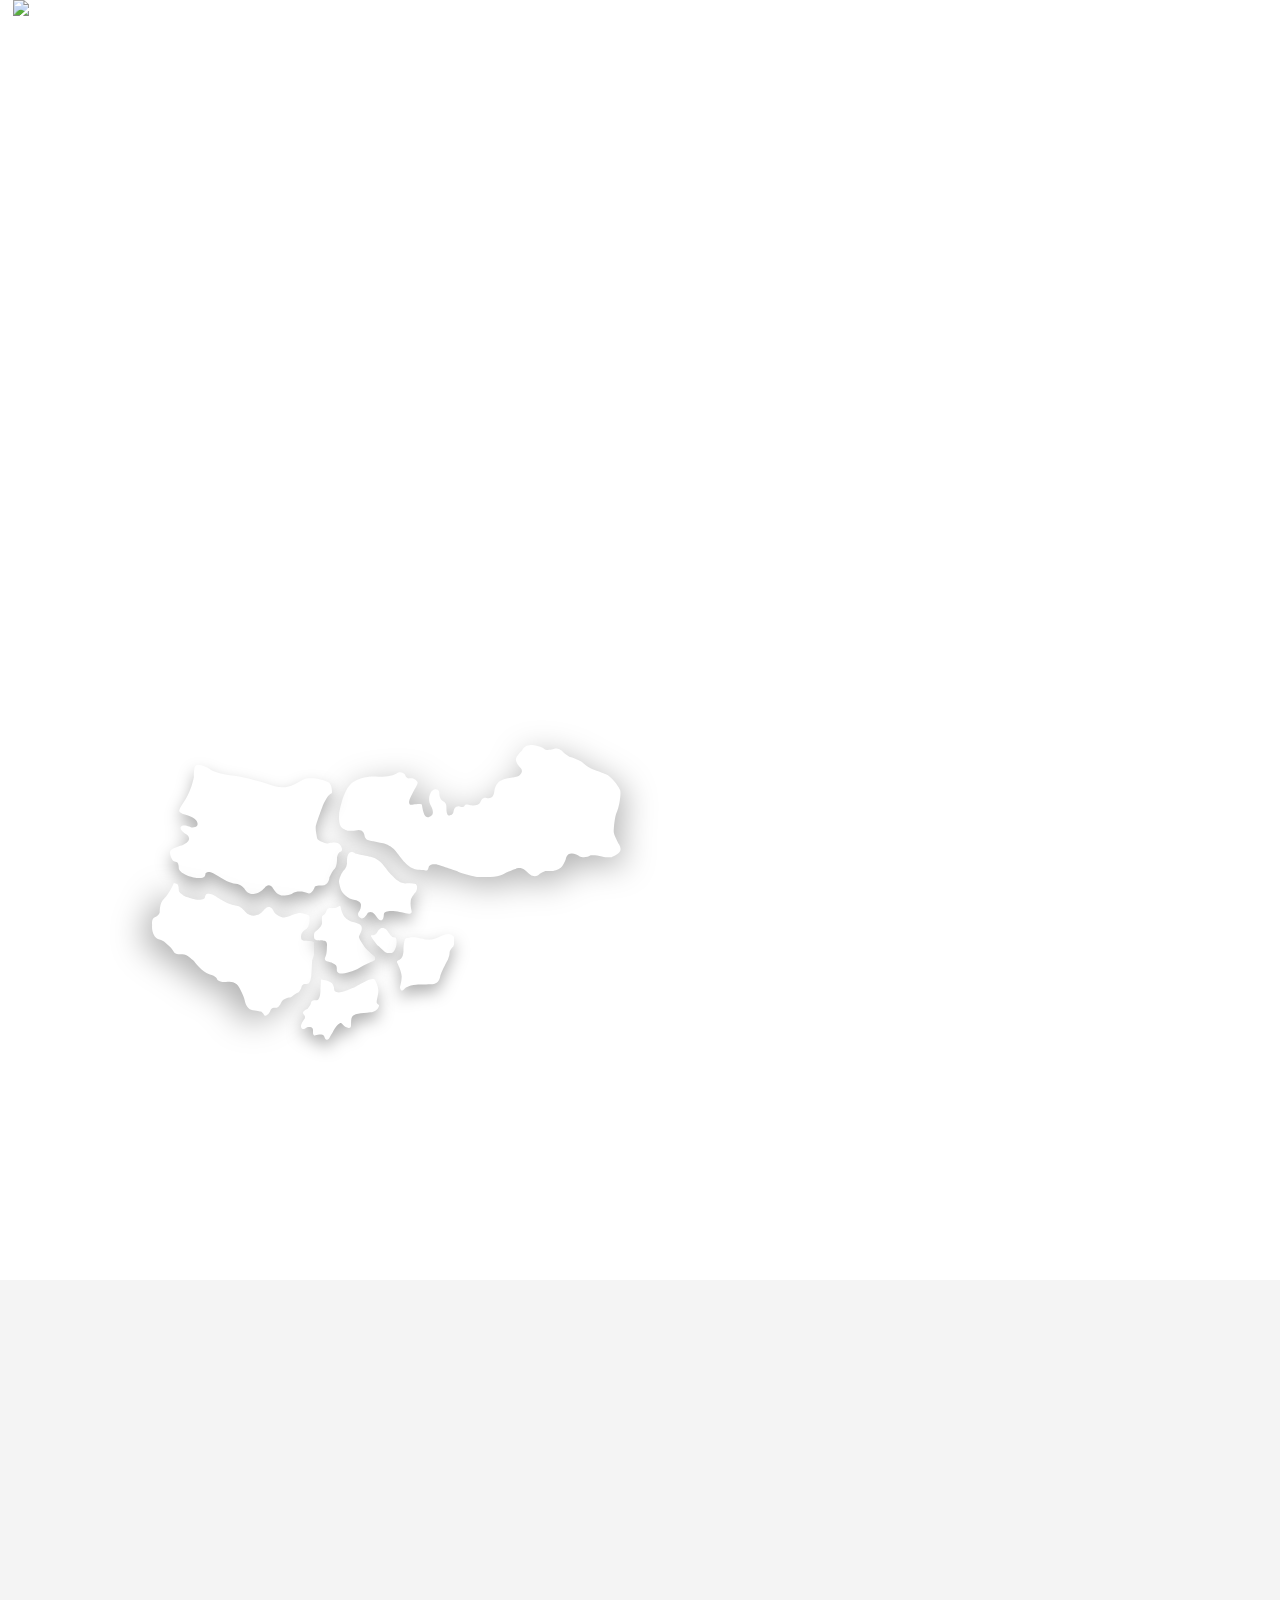
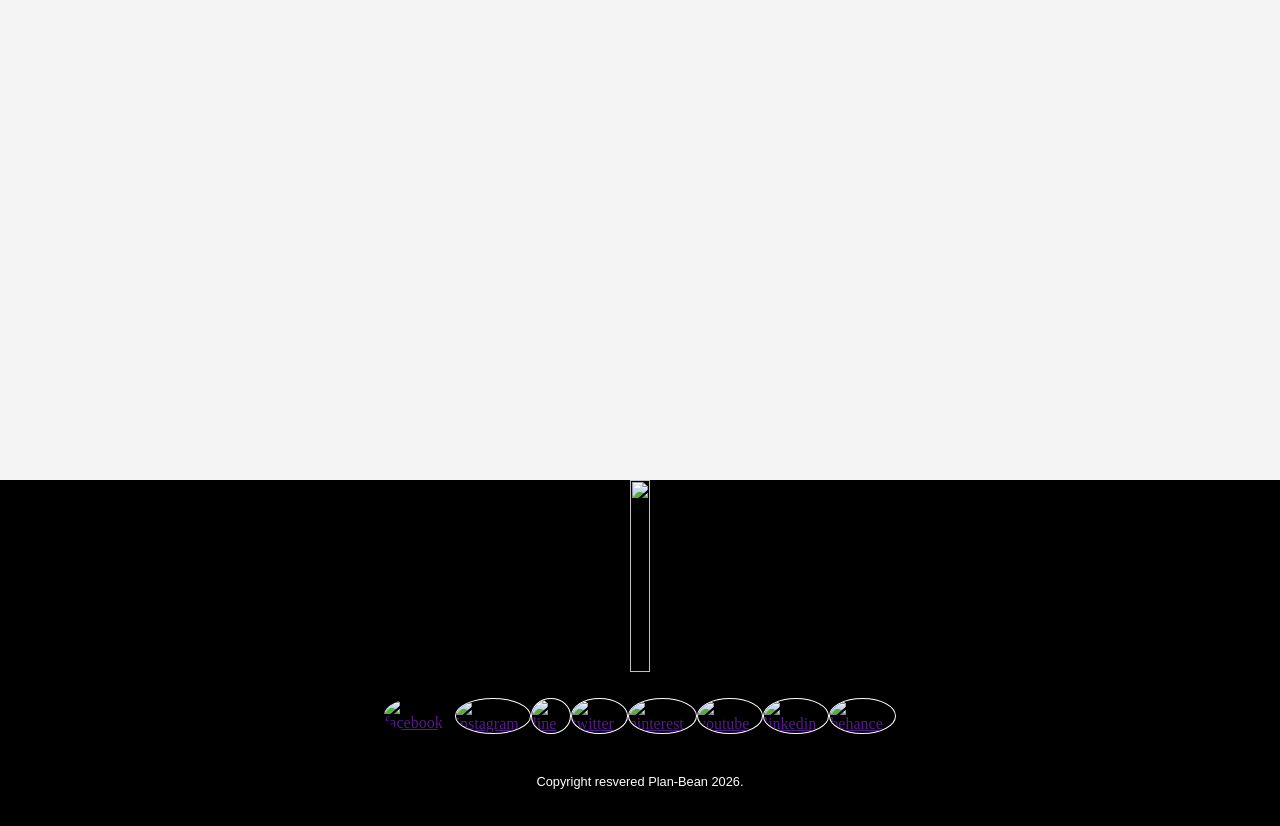
==== index.html @ 70f2b6cf "Add files via upload" ====
<!DOCTYPE html>
<html>
    <head>
        <meta name="viewport" content="width=device-width, initial-scale=1.0"> 
        <meta charset="utf-8" >
          <link rel="icon" href="logo/favicon.png">
          <meta name="keywords" content="">
          <meta name="description" content="">
          <link rel="stylesheet" type="text/css" href="plan bean.css">
          <title>Plan Bean 豆點計畫 </title>
    </head>    
    <body>
        
        <header class="header" id="main-header" >
        <a href="index.html" style="text-decoration: none;" class="logo">
             <img src="logo/plant bean for AI02.png">
        </a>
        <div class="btn">
            <a href="index.html" style="text-decoration: none;" class="listbtn" id="main-btn">
                首<div class="wordspace"></div>頁
            </a>
            <a href="product.html" style="text-decoration: none;" class="listbtng" id="main-btng">
                產<div class="wordspace"></div>品
            </a>
            <div class="listbtng" id="main-btngg">
                cafe
            </div>
            <div class="listbtng" id="main-btnggg">
                聯<div class="wordspace"></div>絡<div class="wordspace"></div>我<div class="wordspace"></div>們
            </div>
        </div>
  
        </header>


        <main >
            
            <div class="hero">
                <div style="width: 70%;"><img style="width: 40%;position: absolute;top: 15vw;left: 10vw;display: none;" src="photo/台中行政區圖_工作區域 1.png"></div>
                

            </div>
            <div class="second">
                <!--北屯區-->
                <div class="beitun" >
                    <svg  xmlns="http://www.w3.org/2000/svg" viewBox="0 0 173.194 81.339" >
                        <path style="cursor: pointer;"  d="M51.948,41.393s-.913-3.196-.913-4.566-7.001,0-7.001,0c0,0-2.384-.304,.406-5.631s4.16-7.204,3.856-8.219-2.131-2.943-4.667-2.486-3.044-2.283-3.044-2.283c0,0-2.08-2.993-5.428-.558s-14.459,1.776-14.459,1.776c0,0-9.03,.051-13.85,5.073C2.027,29.521,.124,42.23,.124,42.23c0,0-.913,7.458,2.207,9.056,3.12,1.598,3.272,1.522,5.555,1.522s4.09-1.084,5.841-.152,1.998,3.171,1.998,3.171c0,0,.127,2.359,2.993,2.968s8.092,1.725,9.081,1.826,4.921,2.105,6.468,3.932c1.547,1.826,5.251,6.773,5.809,7.204s3.729,4.515,8.396,4.997,5.302,.406,5.302,.406c0,0,.799,.342,1.37-2.017s4.604-1.75,4.604-1.75c0,0,10.502,3.196,13.812,4.68s11.948,3.234,11.948,3.234c0,0,11.605,.38,14.801-1.484s8.523-3.729,8.523-3.729c0,0,2.778-1.37,5.479,.723,2.702,2.093,2.587,2.702,4.718,3.653s3.805-.837,4.224-1.027,2.435-1.864,4.452-1.864,3.805,0,3.919-.038,3.006-.609,4.756-2.017,3.158-5.403,3.158-5.403c0,0,.419-3.615,3.805-3.348s4.68,1.864,4.68,1.864c0,0,.913,.495,2.549,.342s3.12-.38,3.653-.875,4.49-.342,7.534,.457,5.974,.419,5.974,.419c0,0,4.528-1.826,5.289-3.919s-1.256-4.642-1.256-4.642c0,0-2.74-5.175-2.778-6.849s.457-9.436,1.902-12.404c1.446-2.968,2.74-11.339,2.055-13.279s-3.653-6.43-7.686-9.474c0,0-4.224-1.826-8.447-3.234s-7.306-4.756-7.306-4.756c0,0-2.816-1.941-7.914-3.272,0,0-2.131-1.027-4.071-3.12-1.941-2.093-4.49-1.864-4.49-1.864,0,0-5.187,1.712-6.76,.241S118.84,.02,118.84,.02c0,0-4.439-.482-6.266,3.298,0,0-3.399,3.247-3.754,5.276-.355,2.029,2.41,5.2,2.74,5.378s2.461,2.613-.964,5.073c0,0-2.866,.812-3.881,.939,0,0-4.921,.482-7.711,2.232,0,0-2.917,1.725-3.526,6.646-.609,4.921-4.87,3.754-4.87,3.754,0,0-1.979-1.218-3.602,2.41-1.623,3.627-8.016,1.598-8.016,1.598,0,0-1.186-.501-1.852,.869s-3.215,.114-3.215,.114c0,0-2.987-.286-3.405,3.063s-3.044,2.626-3.044,2.626c0,0-1.503,.114-1.427-4.965,0,0,.361-2.587-2.055-3.748s-2.315-5.086-2.315-5.086c0,0,.013-2.486-2.397-2.334s-3.222,3.095-3.222,3.095c0,0-1.7,3.12,.457,7.153s.862,5.505,.862,5.505c0,0-3.729,4.312-5.428-1.522Z"/>
                            <text x="50%" y="70%" dominant-baseline="middle" text-anchor="middle" class="beitunword">
                                
                            </text>    
                     </svg>
                     
                </div>
                <!--西屯區-->
                <div class="xitun" style="cursor: pointer;" >
                    <svg  xmlns="http://www.w3.org/2000/svg" viewBox="0 0 103.743 78.734">
                        <path   d="M97.627,16.878s.503-4.997-2.389-6.595-11.111-3.501-14.992-1.446-9.36,6.24-17.046,3.957-16.894-5.251-23.363-6.088-13.14-2.004-15.727-4.135C21.523,.44,17.211-.473,15.689,.237s-1.268,7.001-1.268,7.001c0,0-1.573,8.219-5.124,13.546-3.551,5.327-3.551,6.107-3.551,6.107,0,0-1.484,1.883,3.748,3.177s6.678,3.805,6.678,3.805c0,0,2.283,4.236-3.247,3.78,0,0-4.997-2.384-6.342-.406s3.627,4.794,3.627,4.794c0,0,4.439,3.222-3.019,6.519,0,0-5.454,1.243-6.798,3.044s1.192,5.834,1.192,5.834c0,0,.66,.824,2.258,.996s1.484,4.166,1.484,4.166c0,0,.913,3.424,8.828,5.175s7.153-2.207,7.153-2.207c0,0,.989-2.683,6.05,.438,5.061,3.12,8.828,5.308,12.214,5.574s5.479,3.158,5.479,3.158c0,0,1.294,3.158,5.365,3.082s7.306-4.49,7.306-4.49c0,0,2.473-2.473,4.566,1.256,2.093,3.729,5.327,4.147,5.327,4.147,0,0,4.985-.19,6.43-1.446s6.392-1.522,8.828-.038,4.376-3.501,4.376-3.501c0,0-.355-1.218,4.16-1.091s4.693-4.667,4.693-4.667c0,0,1.725-4.059,3.222-5.378s1.395-6.367,1.395-6.367c0,0,.133-3.158,2.093-3.881s.514-4.1-1.427-5.208-6.544,.26-6.544,.26c0,0-5.917-1.26-6.174-3.341-.257-2.08-.981-4.572-.781-6.653,.201-2.08,3.929-11.922,3.929-11.922,0,0,2.571-7.357,5.813-8.625Z"/>
                            <text x="50%" y="50%" dominant-baseline="middle" text-anchor="middle" class="xitunword">
                                
                            </text>    
                    </svg>
                </div>
                <!--南屯區-->
                <div class="nantun" style="cursor: pointer;">
                    <svg  xmlns="http://www.w3.org/2000/svg" viewBox="0 0 98.093 80.144">
                         <path  d="M13.22,0s-.173,.407-.48,1.063-.749,1.558-1.287,2.549-1.173,2.07-1.865,3.077-1.443,1.943-2.214,2.646-1.325,1.579-1.722,2.496-.639,1.875-.784,2.746-.194,1.653-.206,2.218,.011,.912,.011,.912c0,0-.052,.143-.165,.368s-.285,.533-.525,.864-.548,.684-.932,.999-.842,.594-1.385,.775-.913,.561-1.165,1.03-.383,1.027-.448,1.562-.061,1.048-.041,1.426,.055,.624,.055,.624c0,0-.052,.457-.049,1.165s.063,1.668,.287,2.674,.611,2.058,1.271,2.952,1.592,1.628,2.905,1.999,2.533,1.049,3.624,1.857,2.055,1.746,2.854,2.638,1.434,1.737,1.869,2.36,.671,1.022,.671,1.022c0,0,.075,.085,.239,.206s.416,.279,.769,.425,.809,.28,1.378,.354,1.254,.087,2.065-.008,1.693,.132,2.559,.525,1.715,.954,2.464,1.526,1.395,1.157,1.855,1.598,.732,.739,.732,.739c0,0,.282,.4,.775,1.018s1.197,1.455,2.04,2.331,1.826,1.788,2.878,2.559c1.051,.771,2.17,1.398,3.287,1.703s1.975,.66,2.637,1.021,1.124,.729,1.447,1.059,.507,.621,.61,.831,.125,.336,.125,.336c0,0,.067,.13,.248,.314s.478,.422,.938,.637,1.083,.409,1.918,.504,1.881,.092,3.187-.086,2.4-.041,3.306,.263,1.624,.777,2.179,1.271,.946,1.011,1.199,1.405,.367,.663,.367,.663c0,0,.165,.298,.421,.787s.603,1.169,.968,1.933,.747,1.612,1.073,2.438,.595,1.627,.735,2.3,.317,1.363,.556,2.029,.541,1.304,.927,1.872,.859,1.064,1.441,1.444,1.273,.643,2.097,.744,1.541,.206,2.152,.306,1.117,.195,1.52,.277,.702,.152,.901,.201,.297,.078,.297,.078c0,0,.08,.036,.209,.114s.306,.196,.501,.361,.406,.375,.604,.635,.381,.572,.519,.938,.417,.503,.767,.469,.77-.239,1.19-.557,.839-.747,1.186-1.231,.623-1.021,.757-1.554,.421-.892,.778-1.131,.782-.358,1.191-.41,.801-.038,1.092-.011,.478,.068,.478,.068c0,0,.081,.012,.225-.02s.353-.106,.607-.28,.555-.446,.885-.872,.689-1.007,1.06-1.796,.894-1.386,1.47-1.838,1.205-.757,1.788-.964,1.119-.315,1.51-.372,.636-.061,.636-.061c0,0,.074-.019,.2-.064s.304-.115,.514-.217,.449-.237,.699-.41,.509-.385,.756-.641,.545-.488,.851-.689,.623-.374,.908-.514,.54-.249,.723-.322,.295-.111,.295-.111c0,0,.107-.095,.273-.269s.391-.427,.626-.744,.482-.696,.69-1.122,.38-.9,.466-1.404,.328-.861,.644-1.112,.705-.398,1.083-.481,.746-.103,1.018-.103,.451,.022,.451,.022c0,0,.147,.01,.374-.065s.532-.234,.848-.572,.643-.854,.913-1.642,.481-1.849,.567-3.276,.159-2.683,.222-3.763,.114-1.987,.154-2.715,.07-1.277,.09-1.644,.029-.553,.029-.553c0,0,.098-.232,.244-.626s.338-.95,.527-1.596,.373-1.384,.503-2.142,.204-1.536,.172-2.263-.01-1.376,.002-1.945,.013-1.059-.059-1.47-.22-.74-.507-.99-.711-.42-1.339-.508-1.297-.119-1.954-.142-1.302-.04-1.883-.102-1.096-.169-1.493-.373-.676-.505-.784-.956-.162-.929-.142-1.417,.113-.984,.3-1.469,.468-.959,.862-1.402,.901-.855,1.542-1.217,1.111-.934,1.457-1.589,.567-1.393,.708-2.086,.202-1.34,.228-1.815,.016-.776,.016-.776c0,0,.015-.121,.022-.308s.008-.442-.02-.708-.085-.546-.192-.784-.265-.434-.494-.535-.588-.256-1.033-.426-.976-.352-1.55-.508-1.19-.285-1.806-.346-1.231-.055-1.803,.061-1.325,.367-2.168,.669-1.777,.655-2.708,.973-1.862,.602-2.698,.765-1.58,.207-2.138,.045-1.11-.368-1.637-.615-1.029-.537-1.486-.866-.871-.697-1.222-1.103-.638-.849-.844-1.326-.468-.9-.77-1.251-.642-.628-1.002-.815-.742-.285-1.125-.275-.769,.128-1.138,.371-.709,.537-1.04,.858-.652,.669-.986,1.019-.678,.702-1.055,1.031-.786,.636-1.247,.895-1.015,.535-1.641,.746-1.323,.357-2.072,.356-1.55-.147-2.383-.521-1.697-.976-2.572-1.887-1.509-1.556-2.022-2.024-.906-.76-1.3-.964-.791-.321-1.31-.439-1.163-.239-2.051-.45-1.778-.498-2.641-.826-1.698-.698-2.476-1.074-1.501-.759-2.137-1.114-1.188-.682-1.624-.947-.94-.59-1.478-.928-1.111-.689-1.685-1.004-1.151-.595-1.697-.791-1.061-.308-1.513-.289-.818,.098-1.115,.224-.524,.299-.698,.507-.297,.451-.383,.717-.137,.555-.169,.855-.24,.555-.577,.762-.804,.365-1.352,.47-1.18,.157-1.846,.151-1.368-.069-2.058-.195-1.313-.263-1.881-.407-1.079-.294-1.545-.446-.888-.305-1.276-.455-.742-.296-1.073-.433-.751-.348-1.196-.611-.915-.576-1.347-.919-.824-.716-1.115-1.096-.478-.767-.499-1.139-.047-.752-.08-1.118-.075-.719-.128-1.04-.118-.607-.199-.842-.177-.416-.293-.524-.307-.217-.529-.321-.477-.202-.721-.288-.477-.162-.657-.219-.307-.097-.337-.113Z"/>
                         <text x="50%" y="50%" dominant-baseline="middle" text-anchor="middle" class="nantunword">
                                
                        </text>  
                        </svg>
                </div>
                <!--南屯區-->
                <div class="bei" style="cursor: pointer;">
                    <svg  xmlns="http://www.w3.org/2000/svg" viewBox="0 0 412.807 361.1">
                    <path d="M88.841,9.447S70.738-5.135,61.445,1.934c0,0-21.031,1.684-19.334,58.627,0,0-1.066,24.651-18.838,38.849,0,0-16.81,22.647-23.242,53.159,0,0-1.239,12.981,12.179,51.504,0,0,16.664,35.06,59.083,47.18,0,0,39.389,2.813,44.583,24.889,0,0,3.03,25.105-12.985,44.15,0,0-11.254,21.642,16.881,30.732,0,0,12.552,3.896,32.03-29.001,0,0,19.045-16.881,38.956,9.523,0,0,17.747,25.105,24.672,28.135,6.926,3.03,19.911,4.328,21.642-29.866,1.731-34.195,106.912-8.224,106.912-8.224,0,0,45.881,16.881,39.822-9.955-6.06-26.836-6.06-39.822-4.328-55.837,1.731-16.015,26.403-43.717,26.403-43.717,0,0,15.582-25.971,0-42.419,0,0-18.01-7.397-45.364-4.348,0,0-25.211,7.08-62.208-23.07,0,0-33.202-30.873-42.675-45.553,0,0-29.246-40.697-45.017-50.5,0,0-21.907-16.197-44.646-20.603,0,0-53.896-10.9-58.465-11.87-4.569-.969-18.665-4.271-18.665-4.271Z"/>
                    <text x="50%" y="60%" dominant-baseline="middle" text-anchor="middle" class="beiword">
                                
                    </text>  
                    </svg>
                </div>
                <!--西區-->
                <div class="xi" style="cursor: pointer;">
                    <svg  xmlns="http://www.w3.org/2000/svg" viewBox="0 0 423.371 465.599">
                    <path d="M399.433,382.77s44.953-11.238,11.654-40.79c0,0-58.688-49.947-65.764-64.931,0,0-36.447-49.116-35.809-64.932,.638-15.816,31.022-43.166,15.726-76.109,0,0-7.184-17.612-71.073-29.855,0,0-36.675-14.433-52.363-44.347,0,0-14.741-33.012-16.151-43.43l-3.13-13.69s-2.624-11.001-16.269,.714c-13.644,11.715-46.553,9.617-46.553,9.617,0,0-26.232-5.828-34.33,19.779-8.099,25.607-24.998,31.096-26.539,31.698s-7.152,5.908-3.513,37.577-17.793,48.533-27.368,58.727C18.377,172.991,1.156,174.455,.089,202.13c-1.067,27.676,7.54,30.08,19.886,33.768,12.345,3.689,43.537,.704,50.625,3.965,0,0,24.133,.348,18.421,38.433,0,0,.719,51.937-9.365,69.256-10.084,17.319-5.713,31.055,22.382,36.882,28.095,5.827,47.242,22.268,47.242,22.268,0,0,9.157,6.66,7.908,25.182-1.249,18.522,5.411,33.714,29.76,33.714s86.992-16.857,124.66-39.125c37.669-22.268,87.824-43.704,87.824-43.704Z"/>
                     <text x="50%" y="60%" dominant-baseline="middle" text-anchor="middle" class="xiword">
                                
                    </text> 
                    </svg>
                </div>
                <!--中區-->
                <div class="mid" style="cursor: pointer;">
                    <svg  xmlns="http://www.w3.org/2000/svg" viewBox="0 0 306.491 304.621">
                    <path d="M259.3,293.882s6.932-5.546,15.483-16.828c15.303-20.193,35.791-58.763,30.998-116.805,0,0-2.213-31.817-6.64-37.904-4.427-6.087-12.606-9.279-33.694-10.865-21.088-1.586-70.954-79.637-70.954-79.637,0,0-37.521-47.828-80.01-26.251,0,0-24.357,13.336-39.649,45.816-15.291,32.48-49.322,36.353-56.516,36.906-7.193,.553-25.922,.564-14.95,17.541,10.972,16.977,65.962,99.985,86.868,110.805,0,0,66.731,63.672,77.642,70.239,10.911,6.567,54.902,31.883,91.423,6.982Z"/>
                    <text x="50%" y="60%" dominant-baseline="middle" text-anchor="middle" class="xiword">
                                
                    </text> 
                    </svg>
                </div>
                <!--南區-->
                <div class="nan" style="cursor: pointer;">
                    <svg  xmlns="http://www.w3.org/2000/svg" viewBox="0 0 601.774 467.717">
                    <path  d="M601.774,200.106s.04,2.921-.971,7.462c-1.01,4.541-3.071,10.704-7.271,17.187-4.2,6.483-10.54,13.287-20.109,19.112-9.569,5.825-22.368,10.672-39.486,13.239-17.118,2.568-34.1,3.988-50.099,5.364-15.999,1.376-31.017,2.709-44.205,5.101-13.189,2.393-24.549,5.845-33.234,11.462-8.685,5.617-14.696,13.398-17.186,24.447-2.49,11.049-3.219,21.524-3.431,30.934-.212,9.41,.095,17.755-.323,24.544-.418,6.789-1.561,12.021-4.671,15.207s-8.187,4.323-16.474,2.923c0,0-1.313-.117-3.676-.744-2.363-.627-5.777-1.765-9.979-3.808-4.202-2.042-9.191-4.989-14.706-9.235-5.515-4.245-11.555-9.789-17.857-17.026-6.303-7.236-13.743-7.471-21.359-3.753-7.616,3.718-15.406,11.389-22.409,19.965-7.003,8.576-13.218,18.056-17.682,25.392s-7.178,12.529-7.178,12.529c0,0-2.042,3.736-5.186,9.384-3.144,5.648-7.389,13.208-11.795,20.855-4.406,7.647-8.972,15.382-12.758,21.381-3.786,5.998-6.791,10.26-8.075,10.96-1.284,.7-3.326,2.013-5.814,3.078-2.487,1.065-5.42,1.882-8.484,1.59-3.064-.292-6.259-1.692-9.271-5.062-3.013-3.37-5.843-8.71-8.177-16.88-2.334-8.17-7.907-12.984-14.954-15.61-7.047-2.626-15.567-3.064-23.795-2.48-8.228,.584-16.165,2.188-22.044,3.647-5.879,1.459-9.702,2.772-9.702,2.772,0,0-1.284,.639-3.151,.913s-4.318,.181-6.653-1.282c-2.334-1.463-4.552-4.297-5.952-9.506-1.401-5.209-1.984-12.794-1.05-23.76,.934-10.966-1.546-18.227-5.792-22.951-4.245-4.724-10.256-6.91-16.384-7.726-6.127-.816-12.372-.261-17.084,.498-4.712,.759-7.893,1.722-7.893,1.722,0,0-1.926,1.809-5.004,4.129-3.078,2.32-7.309,5.15-11.919,7.192-4.61,2.042-9.6,3.297-14.195,2.466-4.596-.832-8.797-3.749-11.832-10.052-3.035-6.303-3.064-13.655-1.401-21.14,1.663-7.484,5.019-15.1,8.753-21.928,3.735-6.828,7.849-12.868,11.029-17.201,3.18-4.333,5.427-6.959,5.427-6.959,0,0,.846-1.05,1.802-2.947,.956-1.897,2.021-4.639,2.458-8.024,.438-3.385,.248-7.411-1.306-11.876-1.554-4.464-4.472-9.366-9.49-14.502s-5.544-10.358-3.509-15.304,6.631-9.614,11.854-13.641c5.223-4.027,11.073-7.411,15.618-9.789s7.783-3.749,7.783-3.749c0,0,1.286-1.612,3.268-4.217,1.981-2.605,4.658-6.202,7.439-10.172,2.781-3.97,5.665-8.312,8.063-12.407,2.398-4.095,4.308-7.943,5.141-10.924,.833-2.981,1.476-6.316,2.549-9.59,1.073-3.274,2.576-6.488,5.127-9.226,2.551-2.739,6.151-5.003,11.418-6.378,5.267-1.375,12.201-1.861,21.421-1.044,9.22,.817,15.972-4.201,20.912-12.188,4.941-7.987,8.07-18.942,10.048-29.999,1.977-11.057,2.802-22.217,3.132-30.612s.166-14.026,.166-14.026c0,0,.199-3.443,.501-8.689,.303-5.245,.709-12.293,1.125-19.501,.415-7.208,.84-14.578,1.178-20.466,.338-5.889,.591-10.297,.662-11.583,.071-1.286-.326-3.26-.361-5.275-.035-2.015,.292-4.071,1.812-5.522s4.233-2.297,8.97-1.893,11.497,2.06,21.112,5.612c0,0,2.871,.311,7.426,1.25,4.555,.939,10.795,2.506,17.533,5.017,6.738,2.511,13.973,5.968,20.52,10.685,6.547,4.718,12.405,10.697,16.388,18.255,3.983,7.558,5.774,14.306,6.771,20.315,.997,6.009,1.199,11.28,2.005,15.883,.806,4.603,2.216,8.539,5.627,11.878,3.411,3.339,8.824,6.082,17.636,8.299,8.812,2.218,21.066,1.209,34.797-1.723,13.731-2.932,28.938-7.786,43.655-13.259,14.717-5.473,28.945-11.566,40.717-16.973,11.772-5.408,21.087-10.131,25.981-12.865,4.893-2.735,12.058-6.803,20.567-11.512,8.509-4.709,18.362-10.058,28.63-15.355,10.269-5.297,20.953-10.541,31.126-15.041,10.173-4.499,19.834-8.253,28.055-10.568,8.221-2.315,14.482-3.815,19.393-4.457,4.91-.642,8.47-.427,11.288,.688,2.818,1.115,4.895,3.129,6.839,6.085,1.945,2.956,3.757,6.853,6.047,11.733,2.29,4.88,4.882,10.746,7.42,17.302,2.538,6.557,5.021,13.804,7.092,21.449s3.73,15.686,4.619,23.831c.889,8.145,1.009,16.393,.002,24.45-1.007,8.057-2.539,16.341-4.174,24.417-1.635,8.076-3.374,15.946-4.796,23.175-1.422,7.229-2.527,13.817-2.895,19.331-.368,5.514,0,9.954,1.527,12.886,1.526,2.932,3.338,5.298,5.196,7.198,1.858,1.9,3.763,3.333,5.478,4.4s3.238,1.767,4.333,2.201c1.095,.434,1.761,.601,1.761,.601Z"/>
                    <text x="50%" y="60%" dominant-baseline="middle" text-anchor="middle" class="nanword">
                                
                    </text> 
                    </svg>
                </div>
                <!--東區-->
                <div class="tun" style="cursor: pointer;">
                    <svg xmlns="http://www.w3.org/2000/svg" viewBox="0 0 452.985 444.119">
                    <path  d="M2.168,227.249s35.725,66.985,34.449,109.089c-1.276,42.105-13.397,81.657-13.397,81.657,0,0,5.104,47.846,33.811,14.035,28.708-33.811,124.4-34.449,124.4-34.449,0,0,88.037-1.276,107.813-4.466,19.776-3.19,43.38-22.36,50.398-57.431,7.017-35.071,61.243-135.229,61.243-135.229,0,0,12.759-31.897,12.759-52.95s29.984-51.036,29.984-51.036c0,0,21.052-58.691,0-77.83-21.052-19.138-36.363-29.984-100.158,0s-71.931,27.601-117.782,25.603c0,0-85.705-24.099-120.161-17.032-34.456,7.067-41.031-.9-48.75,36.731-7.72,37.631-4.396,53.801-5.879,71.682-1.483,17.881-3.368,40.406-18.274,57.523-14.906,17.117-40.18,14.055-30.456,34.102Z"/>
                    <text x="50%" y="60%" dominant-baseline="middle" text-anchor="middle" class="tunword">
                                
                    </text> 
                    </svg>
                </div>
              
                <div class="sticky-note">
                <h3>豆點計劃 Memo</h3>
                <p>收集台中在地烘豆商的瑕疵豆，轉化為環保生活用品。記得聯絡新的合作廠商！</p>
                </div>

                <div class="note" id="mycontainer">
                    <img src="photo/01.png" style="box-shadow: none !important">
                </div>

                <div class="note2" id="mycontainer2">
                    <img src="photo/02.png" style="box-shadow: none !important">
                </div>

                <div class="note3" id="mycontainer3">
                    <img src="photo/03.png" style="box-shadow: none !important">
                </div>
                
                
                
            </div>
            <div class="project-bean-section">
                
            </div>
           
            
        </main>
        <footer class="footer">
            <div class="footerdiv"><img src="photo/F.png"></div>
            <div class="footericon">
                <div class="footericondiv">
                    <a href=""><img src="footer icon/01-1.png" onmouseover="footera(this)" onmouseout="footeraa(this)" id="bta" style="border: none;" alt="facebook"></a>
                    <a href=""><img src="footer icon/02-1.png" onmouseover="footerb(this)" onmouseout="footerbb(this)" id="btb" alt="instagram"></a>
                    <a href=""><img src="footer icon/03-1.png" onmouseover="footerc(this)" onmouseout="footercc(this)" id="btc" alt="line"></a>
                    <a href=""><img src="footer icon/04-1.png" onmouseover="footerd(this)" onmouseout="footerdd(this)" id="btd" alt="twitter"></a>
                    <a href=""><img src="footer icon/05-1.png" onmouseover="footere(this)" onmouseout="footeree(this)" id="bte" alt="pinterest"></a>
                    <a href=""><img src="footer icon/06-1.png" onmouseover="footerf(this)" onmouseout="footerff(this)" id="btf" alt="youtube"></a>
                    <a href=""><img src="footer icon/07-1.png" onmouseover="footerg(this)" onmouseout="footergg(this)" id="btg" alt="linkedin"></a>
                    <a href=""><img src="footer icon/08-1.png" onmouseover="footerh(this)" onmouseout="footerhh(this)" id="bth" alt="behance"></a>
                </div>
                
            </div>
            <div class="footerword">Copyright resvered Plan-Bean 2026.</div>
        </footer>
        <script>
            window.addEventListener('scroll', function() {
             const header = document.getElementById('main-header');
  
            // 設定捲動超過 50 像素後變色
            if (window.scrollY > 50) {
                header.classList.add('scrolled');
            } else {
                header.classList.remove('scrolled');
            }
            });


             window.addEventListener('scroll', function() {
             const header = document.getElementById('main-btn');
  
            // 設定捲動超過 50 像素後變色
            if (window.scrollY > 50) {
                header.classList.add('scrolled');
            } else {
                header.classList.remove('scrolled');
            }
            });

            window.addEventListener('scroll', function() {
             const header = document.getElementById('main-btng');
  
            // 設定捲動超過 50 像素後變色
            if (window.scrollY > 50) {
                header.classList.add('scrolled');
            } else {
                header.classList.remove('scrolled');
            }
            });

            window.addEventListener('scroll', function() {
             const header = document.getElementById('main-btngg');
  
            // 設定捲動超過 50 像素後變色
            if (window.scrollY > 50) {
                header.classList.add('scrolled');
            } else {
                header.classList.remove('scrolled');
            }
            });

            window.addEventListener('scroll', function() {
             const header = document.getElementById('main-btnggg');
  
            // 設定捲動超過 50 像素後變色
            if (window.scrollY > 50) {
                header.classList.add('scrolled');
            } else {
                header.classList.remove('scrolled');
            }
            });

/*北屯便利貼*/
const beitunBtn = document.querySelector('.beitun');
const container = document.getElementById('mycontainer');

beitunBtn.addEventListener('mouseenter', function() {
  container.classList.add('active');
});

beitunBtn.addEventListener('mouseleave', function() {
  container.classList.remove('active');
});

/*北區便利貼*/
const beiBtn = document.querySelector('.bei');
const container2 = document.getElementById('mycontainer2');

beiBtn.addEventListener('mouseenter', function() {
  container2.classList.add('active');
});

beiBtn.addEventListener('mouseleave', function() {
  container2.classList.remove('active');
});

/*中區便利貼*/
const midBtn = document.querySelector('.mid');
const container3 = document.getElementById('mycontainer3');

midBtn.addEventListener('mouseenter', function() {
  container3.classList.add('active');
});

midBtn.addEventListener('mouseleave', function() {
  container3.classList.remove('active');
});




 
/*footer icon*/
function footera(){
    document.getElementById("bta").src="footer icon/01.png"
}
function footeraa(){
    document.getElementById("bta").src="footer icon/01-1.png"
}
function footerb(){
    document.getElementById("btb").src="footer icon/02.jpg"
}
function footerbb(){
    document.getElementById("btb").src="footer icon/02-1.png"
}
function footerc(){
    document.getElementById("btc").src="footer icon/03.png"
}
function footercc(){
    document.getElementById("btc").src="footer icon/03-1.png"
}
function footerd(){
    document.getElementById("btd").src="footer icon/04.png"
}
function footerdd(){
    document.getElementById("btd").src="footer icon/04-1.png"
}
function footere(){
    document.getElementById("bte").src="footer icon/05.png"
}
function footeree(){
    document.getElementById("bte").src="footer icon/05-1.png"
}
function footerf(){
    document.getElementById("btf").src="footer icon/06.png"
}
function footerff(){
    document.getElementById("btf").src="footer icon/06-1.png"
}
function footerg(){
    document.getElementById("btg").src="footer icon/07.png"
}
function footergg(){
    document.getElementById("btg").src="footer icon/07-1.png"
}
function footerh(){
    document.getElementById("bth").src="footer icon/08.png"
}
function footerhh(){
    document.getElementById("bth").src="footer icon/08-1.png"
}

            
        </script>
    </body>
</html>
---- plan bean.css ----
*{
    margin: 0;
    padding: 0;
}
.fade-in {
    opacity: 0;
    transform: translateY(10vw);
    transition: opacity 0.6s ease-out, transform 0.6s ease-out;
  }
  
  .fade-in.visible {
    opacity: 1;
    transform: translateY(0);
  }
  
  .content-block {
    background: #ffffff;
    border-radius: 8px;
  }



.topspace{
    height:10vw ;
}
 

 .logo{
  height: 100%;
  display: flex;
 }
 .logo img{
  height: 90%;
  margin: 0 0 0 1vw;
 }



  header {
    height: 8vw;
        width: 100%;
  position: fixed;
  display: flex;
  z-index: 1000;
  justify-content: space-between;
  align-items: center;
  background-color: transparent;
  transition: all 0.4s ease-in-out;
}


/* JavaScript  .scrolled active*/
header.scrolled {
  background-color: white;
  padding-top: 1vh; 
  box-shadow: 0 2px 10px rgba(0, 0, 0, 0.1);
}

.hero {
  height: 50vw; 
  width: 100%;
  background:linear-gradient(
    rgba(0, 0, 0, 0.0), 
    rgba(0, 0, 0, 0.0)
  ), url('photo/14-1.png');
  background-size: 100% ; 
  background-repeat: no-repeat;
  display: flex;
  flex-direction: column;
  justify-content: center;
  align-items: center;
}

.btn{
  display: flex;
  margin-right: 2vw;
}

.listbtn{
  width: 6.5vw;
  height: 3vw;
  display: flex;
  justify-content: center;
  align-items: center;
  border-style: solid;
  border-width: 0.15vw;
  border-color: white;
  color: white;
  font-size: 1vw;
  margin: 1vw;
  cursor: pointer;
  transition: all 0.4s ease-in-out;
 
}
.listbtn:hover{
  background-color: #ffffff;
  color: black;
}

.listbtn.scrolled{
  color: rgb(0, 0, 0);
  border-color: rgb(0, 0, 0);
}
.listbtn.scrolled:hover{
  color: #ffffff;
  background-color: #000000;
}

.listbtng{
  width: 7vw;
  height: 3vw;
  color: white;
  font-size:1vw ;
  margin: 1vw;
  display: flex;
  justify-content: center;
  align-items: center;
  cursor: pointer;
  transition: all 0.4s ease-in-out;
  font-family:Georgia, 'Times New Roman', Times, serif;
  border-color: rgba(0, 0, 0, 0);
  border-style: solid;
  border-width: 0.1vw;
}
.listbtng:hover{
  background-color: #ffffff;
  color: black;
}

.listbtng.scrolled{
  color: rgb(0, 0, 0);
  border-color: rgb(0, 0, 0);
  border-style: solid;
  border-width: 0.1vw;
}
.listbtng.scrolled:hover{
  color: #ffffff;
  background-color: #000000;
}



.wordspace{
  width: 0.2vw;
}





/*北屯區*/
.beitun{
  position: absolute;
  top: 58.2vw;
  left: 26.5vw;
  width:22vw ;
  fill:rgb(255, 255, 255);
  transition: all 0.4s ease-in-out;
  filter: drop-shadow(5px 8px 16px rgba(0, 0, 0, 0.3));
  }
  .beitun:hover{
    fill: black;
  }
 

  .beitunword{
    font-size: 1vw;
    fill: #000000 !important;
  transition: all 0.4s ease-in-out;

  }
  .beitunword:hover{
    font-size: 1.2vw;
     fill: #ffffff;
  }
  

  /*西屯區*/
.xitun{
  position: absolute;
  top: 59.8vw;
  left: 13.3vw;
  width:13.44vw ;
  fill:rgb(255, 255, 255);
  transition: all 0.4s ease-in-out;
  filter: drop-shadow(0px 8px 8px rgba(0, 0, 0, 0.3));
    
  }
  .xitun:hover{
    fill: black;
  }
  .xitunword{
    font-size: 1vw;
    fill:brown
  }

   /*南屯區*/
.nantun{
  position: absolute;
  top: 69vw;
  left: 11.85vw;
  width:12.7vw ;
  fill:rgb(255, 255, 255);
  transition: all 0.4s ease-in-out;
  filter: drop-shadow(-10px 8px 16px rgba(0, 0, 0, 0.3));
  }
  .nantun:hover{
    fill: black;
  }
  .nantunword{
    font-size: 1vw;
    fill:brown
  }

  /*北區*/
.bei{
  position: absolute;
  top: 66.6vw;
  left: 26.5vw;
  width:6.1vw ;
  fill:rgb(255, 255, 255);
  transition: all 0.4s ease-in-out;
  filter: drop-shadow(0px 8px 8px rgba(0, 0, 0, 0.3));
  }
  .bei:hover{
    fill: black;
  }
  .beiword{
    font-size: 5vw;
    fill:brown
  }

  /*西區*/
.xi{
  position: absolute;
  top: 70.8vw;
  left: 24.5vw;
  width:4.8vw ;
  fill:rgb(255, 255, 255);
  transition: all 0.4s ease-in-out;
  filter: drop-shadow(0px 8px 8px rgba(0, 0, 0, 0.3));
  }
  .xi:hover{
    fill: black;
  }
  .xiword{
    font-size: 5vw;
    fill:brown
  }

  /*中區*/
.mid{
  position: absolute;
  top: 72.5vw;
  left: 29vw;
  width:2vw ;
  fill:rgb(255, 255, 255);
  transition: all 0.4s ease-in-out;
  filter: drop-shadow(0px 8px 8px rgba(0, 0, 0, 0.3));
  }
  .mid:hover{
    fill: black;
  }
  .midword{
    font-size: 5vw;
    fill:brown
  }

   /*南區*/
.nan{
  position: absolute;
  top: 76.5vw;
  left: 23.5vw;
  width:6.1vw ;
  fill:rgb(255, 255, 255);
  transition: all 0.4s ease-in-out;
  filter: drop-shadow(0px 8px 8px rgba(0, 0, 0, 0.3));
  }
  .nan:hover{
    fill: black;
  }
  .nanword{
    font-size: 5vw;
    fill:brown
  }

  /*東區*/
.tun{
  position: absolute;
  top: 73vw;
  left: 31vw;
  width:4.5vw ;
  fill:rgb(255, 255, 255);
  transition: all 0.4s ease-in-out;
  filter: drop-shadow(0px 8px 8px rgba(0, 0, 0, 0.3));
  }
  .tun:hover{
    fill: black;
  }
  .tunword{
    font-size: 5vw;
    fill:brown
  }

  .second{
    width: 100%;
    height: 50vw;
  }

  .third{
    width: 100%;
    height: 110vw;
    background-color: #000000;
  }

  .note1{
    position: relative;
    width: 25vw;
    height: 30vw;
    left: 60vw;
    top: 6vw;
    z-index: 100;
    background-color: #ffffff;
    box-shadow: 0px 8px 16px 0px rgba(0,0,0,0.7);
  }

  .sticky-note {
  width: 20vw;
  height: 18vw;
  padding: 2vw;
  margin: 2vw;
  cursor: pointer;
  
  /* 便利貼經典黃色與漸層（模擬光線從左上來） */
  background: #fefabc;
  background: linear-gradient(135deg, #fefabc 0%, #fff782 100%);
  
  /* 文字樣式 */
  font-family: "Klee One", "Microsoft JhengHei", cursive; /* 建議使用手寫感字體 */
  color: #333;
  line-height: 1.5;
  
  /* 關鍵：讓便利貼看起來歪歪的更真實 */
  transform: rotate(-2deg);
  
  /* 陰影：讓紙張看起來浮在平面上 */
  box-shadow: 5px 5px 10px rgba(0, 0, 0, 0.1);
  
  /* 為了讓捲角效果能定位 */
  position: relative;
  left: 60vw;
  top: 6vw;
  transition: transform 0.3s ease;
  display: none;
}

/* 懸停效果：滑鼠移上去時，便利貼會稍微「回正」並浮起來 */
.sticky-note:hover {
  transform: rotate(0deg) scale(1.05);
  box-shadow: 10px 10px 15px rgba(0, 0, 0, 0.2);
}

:root {
  --brand-gold: #d8c4a0; /* 定義圖片中的淺金色 */
}

.project-bean-section {
  /* 1. 設定背景圖片 (使用產生的 image_2.png) */
  background-image: url('photo/background01.png');
  
  /* 2. 關鍵屬性：確保圖片填滿容器且不變形 */
  background-size: cover;
  
  /* 3. 將光線來源對齊左上角，保留最美的一面 */
  background-position: left top;
  
  /* 4. 防止圖片重複貼上 */
  background-repeat: no-repeat;
  
  /* 5. 進階技巧：如果圖片沒跑出來，用純灰當底 */
  background-color: #f4f4f4; 
  
  /* 6. 其他佈局樣式 */
  width: 100%;
  min-height: 800px;
  color: #333; /* 文字要夠深，才能在淺灰背景下看清楚 */
}

.note{
  width: 45vw;
  position: relative;
  left: 50vw;
  top: 4vw;
  opacity: 0;
  visibility: hidden;
  pointer-events: none;
  transition: all 0.4s ease-in-out;
}
.note img{
  width: 100%;
  
}

.note.active {
  opacity: 1;
  visibility: visible;
}

.note2{
  width: 45vw;
  position:absolute;
  left: 40vw;
  top: 55vw;
  opacity: 0;
  visibility: hidden;
  pointer-events: none;
  transition: all 0.4s ease-in-out;
}
.note2 img{
  width: 110%;
  
}

.note2.active {
  opacity: 1;
  visibility: visible;
}


.note3{
  width: 45vw;
  position: absolute;
  left: 32vw;
  top: 56vw;
  opacity: 0;
  visibility: hidden;
  pointer-events: none;
  transition: all 0.4s ease-in-out;
}
.note3 img{
  width: 130%;
  
}

.note3.active {
  opacity: 1;
  visibility: visible;
}


















.footer{
  width: 100%;
  height: 27vw;
  background-color: #000000;
  display: block;
}
.footerdiv{
  display: flex;
  justify-content: center;
}
.footer img{
  width:fit-content ;
  justify-content: center;
  height: 15vw;
}

.footericon{
    height: 6vw;background-color: black;display: flex;justify-content: center;margin-bottom: 2vw;
  }
  .footericondiv{
    width: 40%;display: flex;justify-content: space-evenly;height: 2vw;margin-top: 2vw;transition: all 0.5s;
  }
  .footericondiv img{
    height: 100%;
    border-radius: 50%;
    border-width: 0.1vw;
    border-style: solid;
    border-color: white;
    cursor: pointer;
  }
  
  .footericon img:hover{
    border: none;
  }

  .footerword{
    font-size: 1vw;
    font-family: Arial, Helvetica, sans-serif;
    text-align: center;
    color: white;
    font-weight: lighter;
    margin-bottom: 2vw;
  }
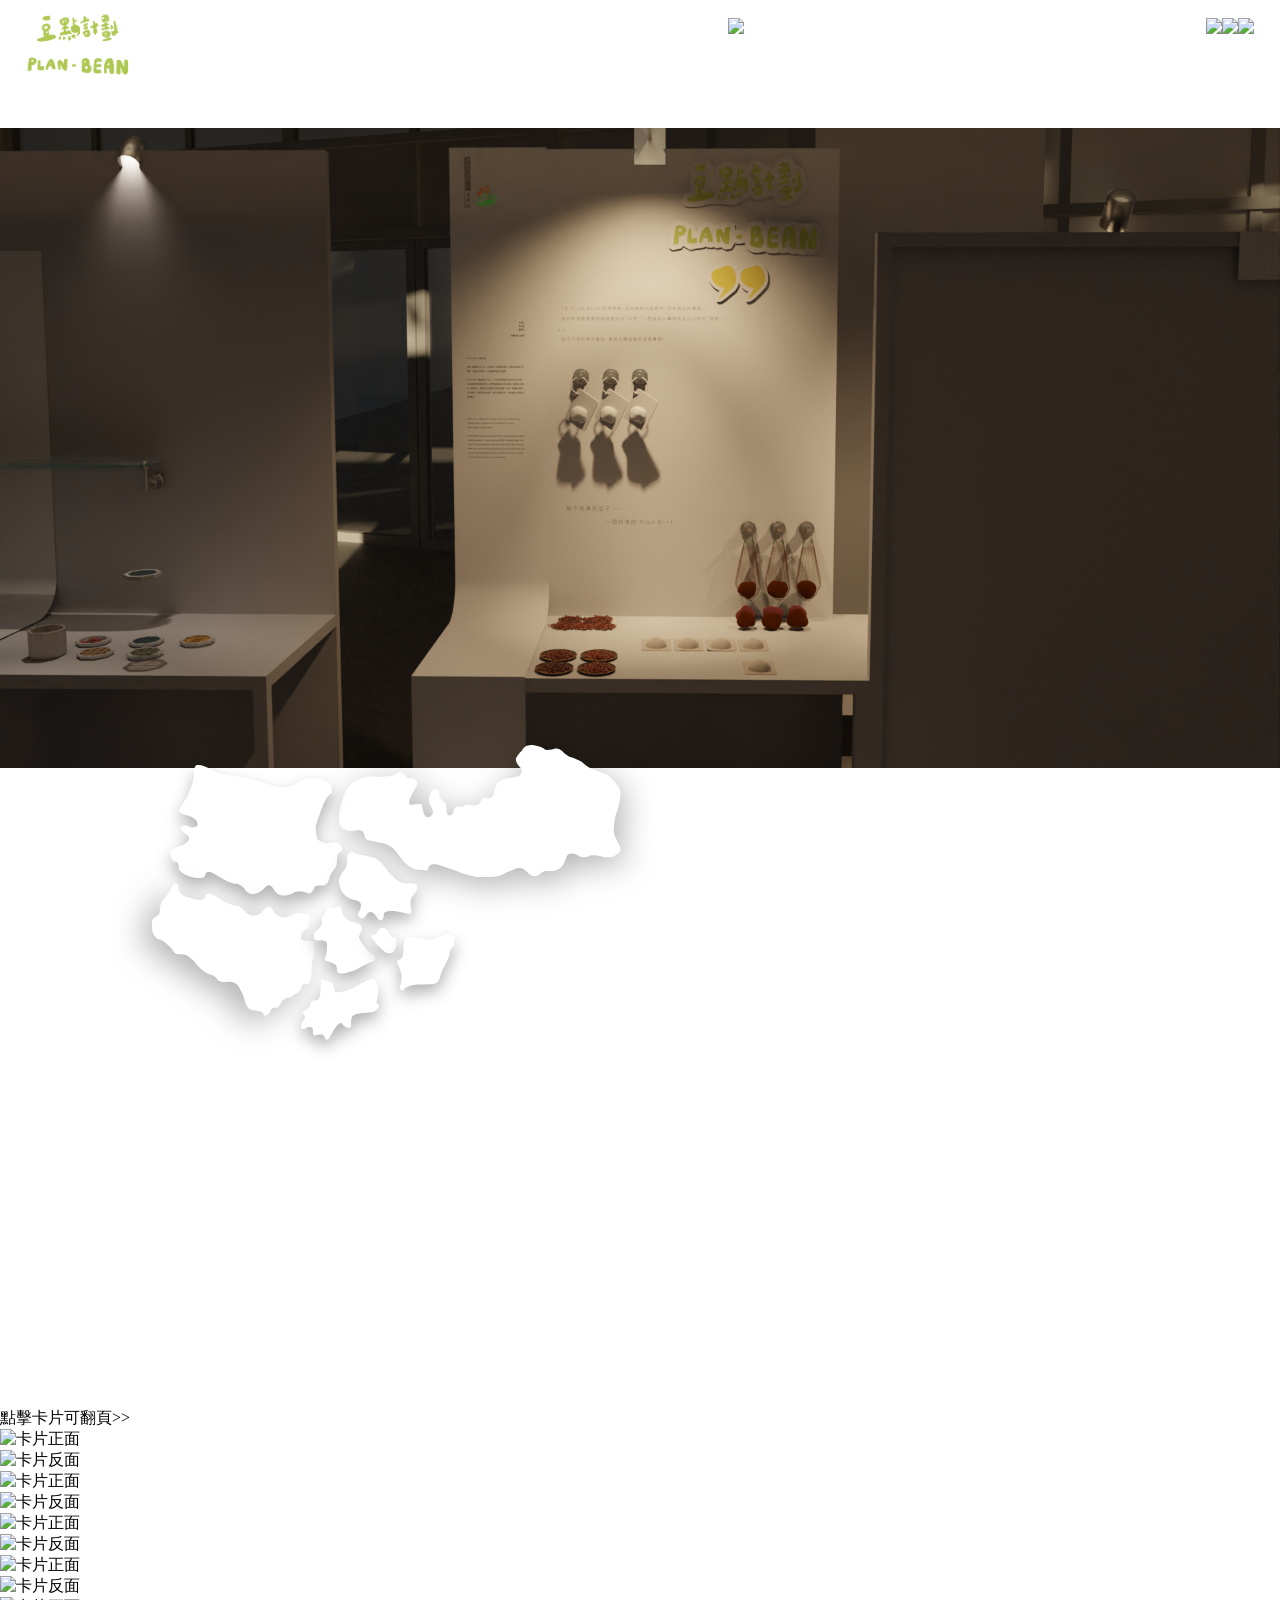
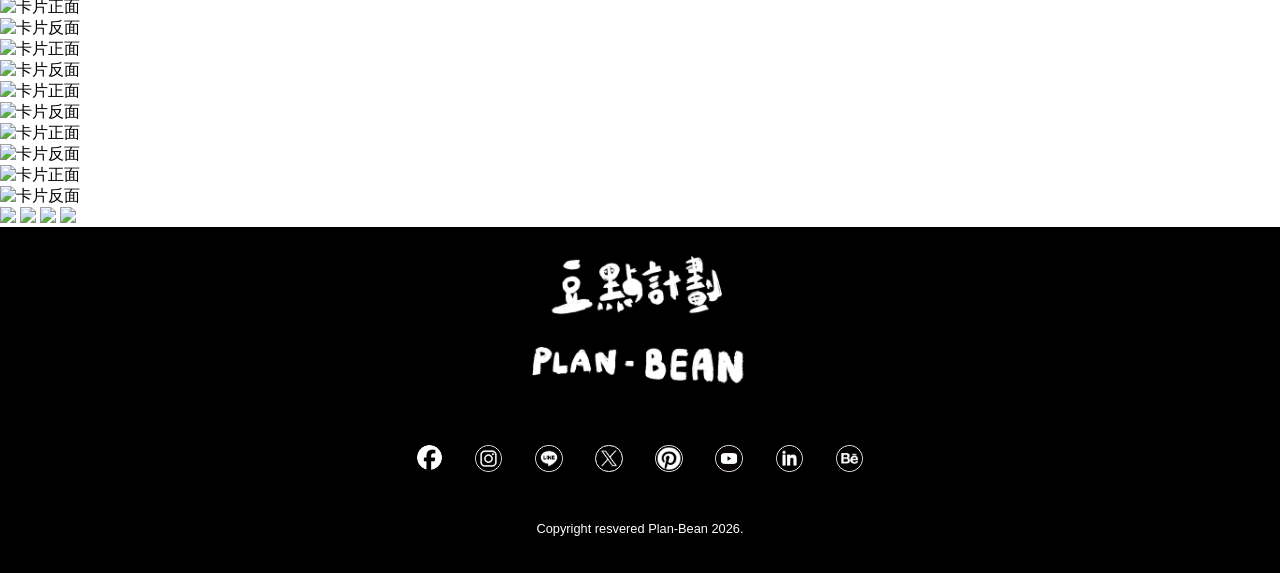
==== commit 9a3303a6: "Update index.html" ====
--- a/index.html
+++ b/index.html
@@ -11,22 +11,35 @@
     </head>    
     <body>
         
-        <header class="header" id="main-header" >
+        <header class="header" >
         <a href="index.html" style="text-decoration: none;" class="logo">
              <img src="logo/plant bean for AI02.png">
         </a>
         <div class="btn">
+            <img src="photo/plant bean for AI02.png" class="headerimg">
             <a href="index.html" style="text-decoration: none;" class="listbtn" id="main-btn">
-                首<div class="wordspace"></div>頁
+                首<div class="wordspace"></div>頁 ｜ MAIN
             </a>
             <a href="product.html" style="text-decoration: none;" class="listbtng" id="main-btng">
-                產<div class="wordspace"></div>品
+                產<div class="wordspace"></div>品 ｜ PRODUCT
             </a>
-            <div class="listbtng" id="main-btngg">
-                cafe
-            </div>
-            <div class="listbtng" id="main-btnggg">
-                聯<div class="wordspace"></div>絡<div class="wordspace"></div>我<div class="wordspace"></div>們
+            <a href="aboutus.html" style="text-decoration: none;" class="listbtng" id="main-btng">
+                關<div class="wordspace"></div>於<div class="wordspace"></div>我<div class="wordspace"></div>們｜ ABOUT US
+            </a>
+            <a href="joinus.html" style="text-decoration: none;" class="listbtng" id="main-btngg">
+                加<div class="wordspace"></div>入<div class="wordspace"></div>我<div class="wordspace"></div>們｜ JOIN US
+            </a>
+             
+                <div class="listicon">
+                    <a href="cart.html">
+                    <img style="width: 100%;cursor: pointer;" src="header icon/17.png" onmouseover="headera(this)" onmouseout="headeraa(this)" id="hda">
+                    </a>
+                </div>
+            <div class="listicon">
+                <img style="width: 100%;cursor: pointer;" src="header icon/18.png" onmouseover="headerb(this)" onmouseout="headerbb(this)" id="hdb">
+            </div>
+            <div class="listicon">
+                <img style="width: 100%;cursor: pointer;" src="header icon/19.png" onmouseover="headerc(this)" onmouseout="headercc(this)" id="hdc">
             </div>
         </div>
   
@@ -34,9 +47,9 @@
 
 
         <main >
+            <div class="topspace"></div>
             
             <div class="hero">
-                <div style="width: 70%;"><img style="width: 40%;position: absolute;top: 15vw;left: 10vw;display: none;" src="photo/台中行政區圖_工作區域 1.png"></div>
                 
 
             </div>
@@ -135,10 +148,160 @@
                 
                 
             </div>
-            <div class="project-bean-section">
-                
+            
+            <div class="cardbtn">點擊卡片可翻頁>></div>
+            <div class="drag-slider" id="dragSlider">
+  
+                    <div class="slide-item">
+                        <div class="flip-card-container" id="myCard">
+                                <div class="flip-card-inner">
+                                    
+                                    <div class="flip-card-front">
+                                    <img src="bean cards/1.jpg" alt="卡片正面" />
+                                    </div>
+                                    
+                                    <div class="flip-card-back">
+                                    <img src="bean cards/1-1.jpg" alt="卡片反面" />
+                                    </div>
+                                    
+                                </div>
+                            </div>
+                    </div>
+                    <div class="slide-item">
+                        <div class="flip-card-container2" id="myCard2">
+                                <div class="flip-card-inner">
+                                    
+                                    <div class="flip-card-front">
+                                    <img src="bean cards/2.jpg" alt="卡片正面" />
+                                    </div>
+                                    
+                                    <div class="flip-card-back">
+                                    <img src="bean cards/2-2.jpg" alt="卡片反面" />
+                                    </div>
+                                    
+                                </div>
+                            </div>
+                    </div>
+                    <div class="slide-item">
+                        <div class="flip-card-container3" id="myCard3">
+                                <div class="flip-card-inner">
+                                    
+                                    <div class="flip-card-front">
+                                    <img src="bean cards/3.jpg" alt="卡片正面" />
+                                    </div>
+                                    
+                                    <div class="flip-card-back">
+                                    <img src="bean cards/3-3.jpg" alt="卡片反面" />
+                                    </div>
+                                    
+                                </div>
+                            </div>
+                    </div>
+                    <div class="slide-item">
+                        <div class="flip-card-container4" id="myCard4">
+                                <div class="flip-card-inner">
+                                    
+                                    <div class="flip-card-front">
+                                    <img src="bean cards/4.jpg" alt="卡片正面" />
+                                    </div>
+                                    
+                                    <div class="flip-card-back">
+                                    <img src="bean cards/4-4.jpg" alt="卡片反面" />
+                                    </div>
+                                    
+                                </div>
+                            </div>
+                    </div>
+                    <div class="slide-item">
+                        <div class="flip-card-container5" id="myCard5">
+                                <div class="flip-card-inner">
+                                    
+                                    <div class="flip-card-front">
+                                    <img src="bean cards/5.jpg" alt="卡片正面" />
+                                    </div>
+                                    
+                                    <div class="flip-card-back">
+                                    <img src="bean cards/5-5.jpg" alt="卡片反面" />
+                                    </div>
+                                    
+                                </div>
+                            </div>
+                    </div>
+                    <div class="slide-item">
+                        <div class="flip-card-container6" id="myCard6">
+                                <div class="flip-card-inner">
+                                    
+                                    <div class="flip-card-front">
+                                    <img src="bean cards/6.jpg" alt="卡片正面" />
+                                    </div>
+                                    
+                                    <div class="flip-card-back">
+                                    <img src="bean cards/6-6.jpg" alt="卡片反面" />
+                                    </div>
+                                    
+                                </div>
+                            </div>
+                    </div>
+                    <div class="slide-item">
+                        <div class="flip-card-container7" id="myCard7">
+                                <div class="flip-card-inner">
+                                    
+                                    <div class="flip-card-front">
+                                    <img src="bean cards/7.jpg" alt="卡片正面" />
+                                    </div>
+                                    
+                                    <div class="flip-card-back">
+                                    <img src="bean cards/7-7.jpg" alt="卡片反面" />
+                                    </div>
+                                    
+                                </div>
+                            </div>
+                    </div>
+                    <div class="slide-item">
+                        <div class="flip-card-container8" id="myCard8">
+                                <div class="flip-card-inner">
+                                    
+                                    <div class="flip-card-front">
+                                    <img src="bean cards/8.jpg" alt="卡片正面" />
+                                    </div>
+                                    
+                                    <div class="flip-card-back">
+                                    <img src="bean cards/8-8.jpg" alt="卡片反面" />
+                                    </div>
+                                    
+                                </div>
+                            </div>
+                    </div>
+                    <div class="slide-item">
+                        <div class="flip-card-container9" id="myCard9">
+                                <div class="flip-card-inner">
+                                    
+                                    <div class="flip-card-front">
+                                    <img src="bean cards/9.jpg" alt="卡片正面" />
+                                    </div>
+                                    
+                                    <div class="flip-card-back">
+                                    <img src="bean cards/9-9.jpg" alt="卡片反面" />
+                                    </div>
+                                    
+                                </div>
+                            </div>
+                    </div>
+             
+            
+  
+            </div>
+
+
+            <div class="mainphoto">
+                <img src="photo/首頁 (1).png">
+                <img src="photo/首頁 (2).png">
+                <img src="photo/首頁 (3).png">
+                <img src="photo/首頁 (4).png">
             </div>
            
+           
+
             
         </main>
         <footer class="footer">
@@ -159,61 +322,7 @@
             <div class="footerword">Copyright resvered Plan-Bean 2026.</div>
         </footer>
         <script>
-            window.addEventListener('scroll', function() {
-             const header = document.getElementById('main-header');
-  
-            // 設定捲動超過 50 像素後變色
-            if (window.scrollY > 50) {
-                header.classList.add('scrolled');
-            } else {
-                header.classList.remove('scrolled');
-            }
-            });
-
-
-             window.addEventListener('scroll', function() {
-             const header = document.getElementById('main-btn');
-  
-            // 設定捲動超過 50 像素後變色
-            if (window.scrollY > 50) {
-                header.classList.add('scrolled');
-            } else {
-                header.classList.remove('scrolled');
-            }
-            });
-
-            window.addEventListener('scroll', function() {
-             const header = document.getElementById('main-btng');
-  
-            // 設定捲動超過 50 像素後變色
-            if (window.scrollY > 50) {
-                header.classList.add('scrolled');
-            } else {
-                header.classList.remove('scrolled');
-            }
-            });
-
-            window.addEventListener('scroll', function() {
-             const header = document.getElementById('main-btngg');
-  
-            // 設定捲動超過 50 像素後變色
-            if (window.scrollY > 50) {
-                header.classList.add('scrolled');
-            } else {
-                header.classList.remove('scrolled');
-            }
-            });
-
-            window.addEventListener('scroll', function() {
-             const header = document.getElementById('main-btnggg');
-  
-            // 設定捲動超過 50 像素後變色
-            if (window.scrollY > 50) {
-                header.classList.add('scrolled');
-            } else {
-                header.classList.remove('scrolled');
-            }
-            });
+            
 
 /*北屯便利貼*/
 const beitunBtn = document.querySelector('.beitun');
@@ -254,7 +363,141 @@
 
 
 
- 
+// card1
+const card = document.getElementById('myCard');
+
+card.addEventListener('click', function() {
+  card.classList.toggle('is-flipped');
+});
+//card2
+const card2 = document.getElementById('myCard2');
+card2.addEventListener('click', function() {
+  card2.classList.toggle('is-flipped');
+});
+
+// card3
+const card3 = document.getElementById('myCard3');
+card3.addEventListener('click', function() {
+  card3.classList.toggle('is-flipped');
+});
+
+// card4
+const card4 = document.getElementById('myCard4');
+
+card4.addEventListener('click', function() {
+  card4.classList.toggle('is-flipped');
+});
+//card5
+const card5 = document.getElementById('myCard5');
+card5.addEventListener('click', function() {
+  card5.classList.toggle('is-flipped');
+});
+
+// card6
+const card6 = document.getElementById('myCard6');
+card6.addEventListener('click', function() {
+  card6.classList.toggle('is-flipped');
+});
+
+
+// card7
+const card7 = document.getElementById('myCard7');
+
+card7.addEventListener('click', function() {
+  card7.classList.toggle('is-flipped');
+});
+//card8
+const card8 = document.getElementById('myCard8');
+card8.addEventListener('click', function() {
+  card8.classList.toggle('is-flipped');
+});
+
+// card6
+const card9 = document.getElementById('myCard9');
+card9.addEventListener('click', function() {
+  card9.classList.toggle('is-flipped');
+});
+
+
+
+
+
+
+
+
+const slider = document.getElementById('dragSlider');
+
+// 記錄狀態的變數
+let isDown = false; // 判斷滑鼠是否按住
+let startX;         // 記錄滑鼠點擊時的 X 座標
+let scrollLeft;     // 記錄點擊當下，捲軸已經捲了多少距離
+
+// 1. 滑鼠「按下去」
+slider.addEventListener('mousedown', (e) => {
+  isDown = true;
+  slider.classList.add('active'); // 換上 grabbing 游標
+  
+  // 記錄初始點擊位置 (e.pageX 是滑鼠在頁面的座標，slider.offsetLeft 是容器與左邊的距離)
+  startX = e.pageX - slider.offsetLeft; 
+  
+  // 記錄當下的捲軸位置
+  scrollLeft = slider.scrollLeft; 
+});
+
+// 2. 滑鼠「離開」容器範圍
+slider.addEventListener('mouseleave', () => {
+  isDown = false;
+  slider.classList.remove('active');
+});
+
+// 3. 滑鼠「放開」按鍵
+slider.addEventListener('mouseup', () => {
+  isDown = false;
+  slider.classList.remove('active');
+});
+
+// 4. 滑鼠「移動」
+slider.addEventListener('mousemove', (e) => {
+  if (!isDown) return; // 如果滑鼠沒按住，就什麼都不做
+  
+  e.preventDefault(); // 防止選取到網頁文字或其他預設行為
+  
+  // 計算現在滑鼠的新位置
+  const x = e.pageX - slider.offsetLeft;
+  
+  // 計算滑鼠移動的距離 (乘以 2 可以讓滑動速度變快，你可自行調整)
+  const walk = (x - startX) * 2; 
+  
+  // 更新容器的捲軸位置
+  slider.scrollLeft = scrollLeft - walk;
+});
+
+
+
+
+
+
+/*header icon*/
+function headera(){
+    document.getElementById("hda").src="header icon/17-1.png"
+}
+function headeraa(){
+    document.getElementById("hda").src="header icon/17.png"
+}
+function headerb(){
+    document.getElementById("hdb").src="header icon/18-1.png"
+}
+function headerbb(){
+    document.getElementById("hdb").src="header icon/18.png"
+}
+function headerc(){
+    document.getElementById("hdc").src="header icon/19-1.png"
+}
+function headercc(){
+    document.getElementById("hdc").src="header icon/19.png"
+}
+
+
 /*footer icon*/
 function footera(){
     document.getElementById("bta").src="footer icon/01.png"
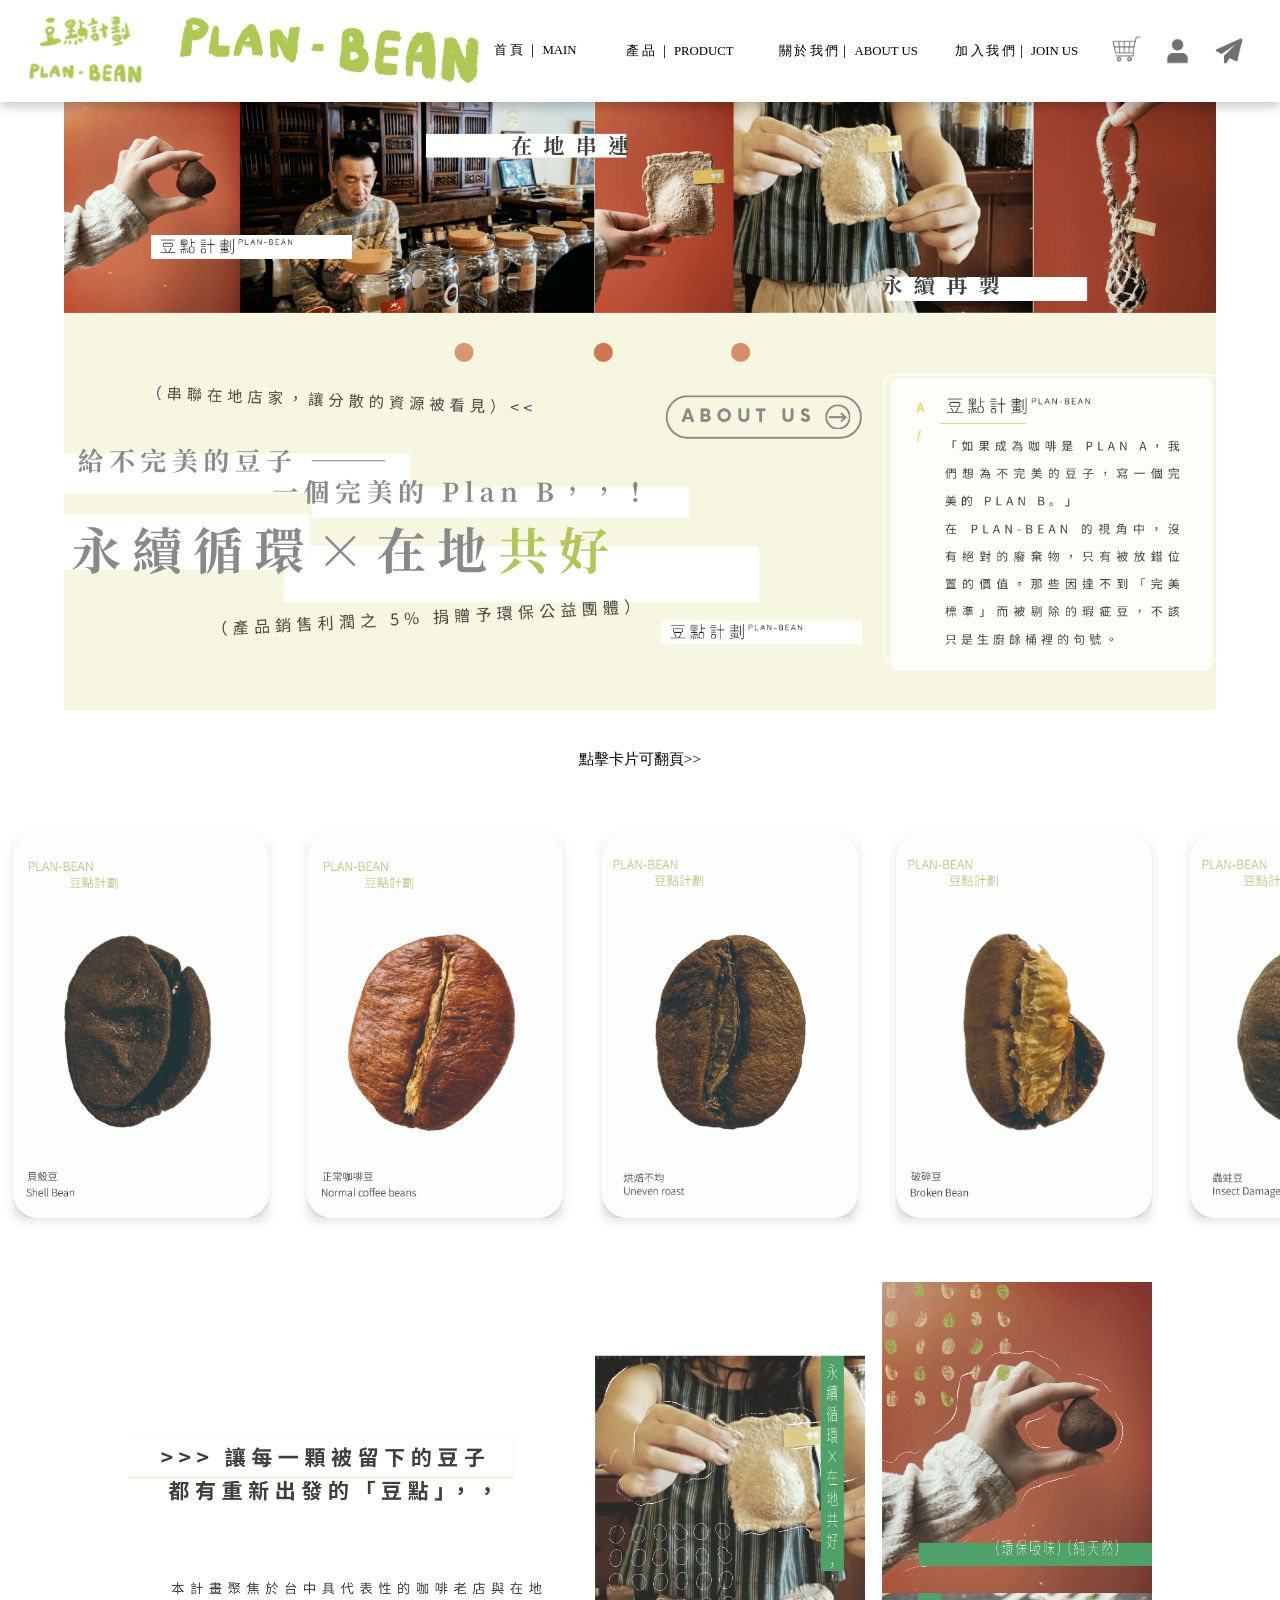
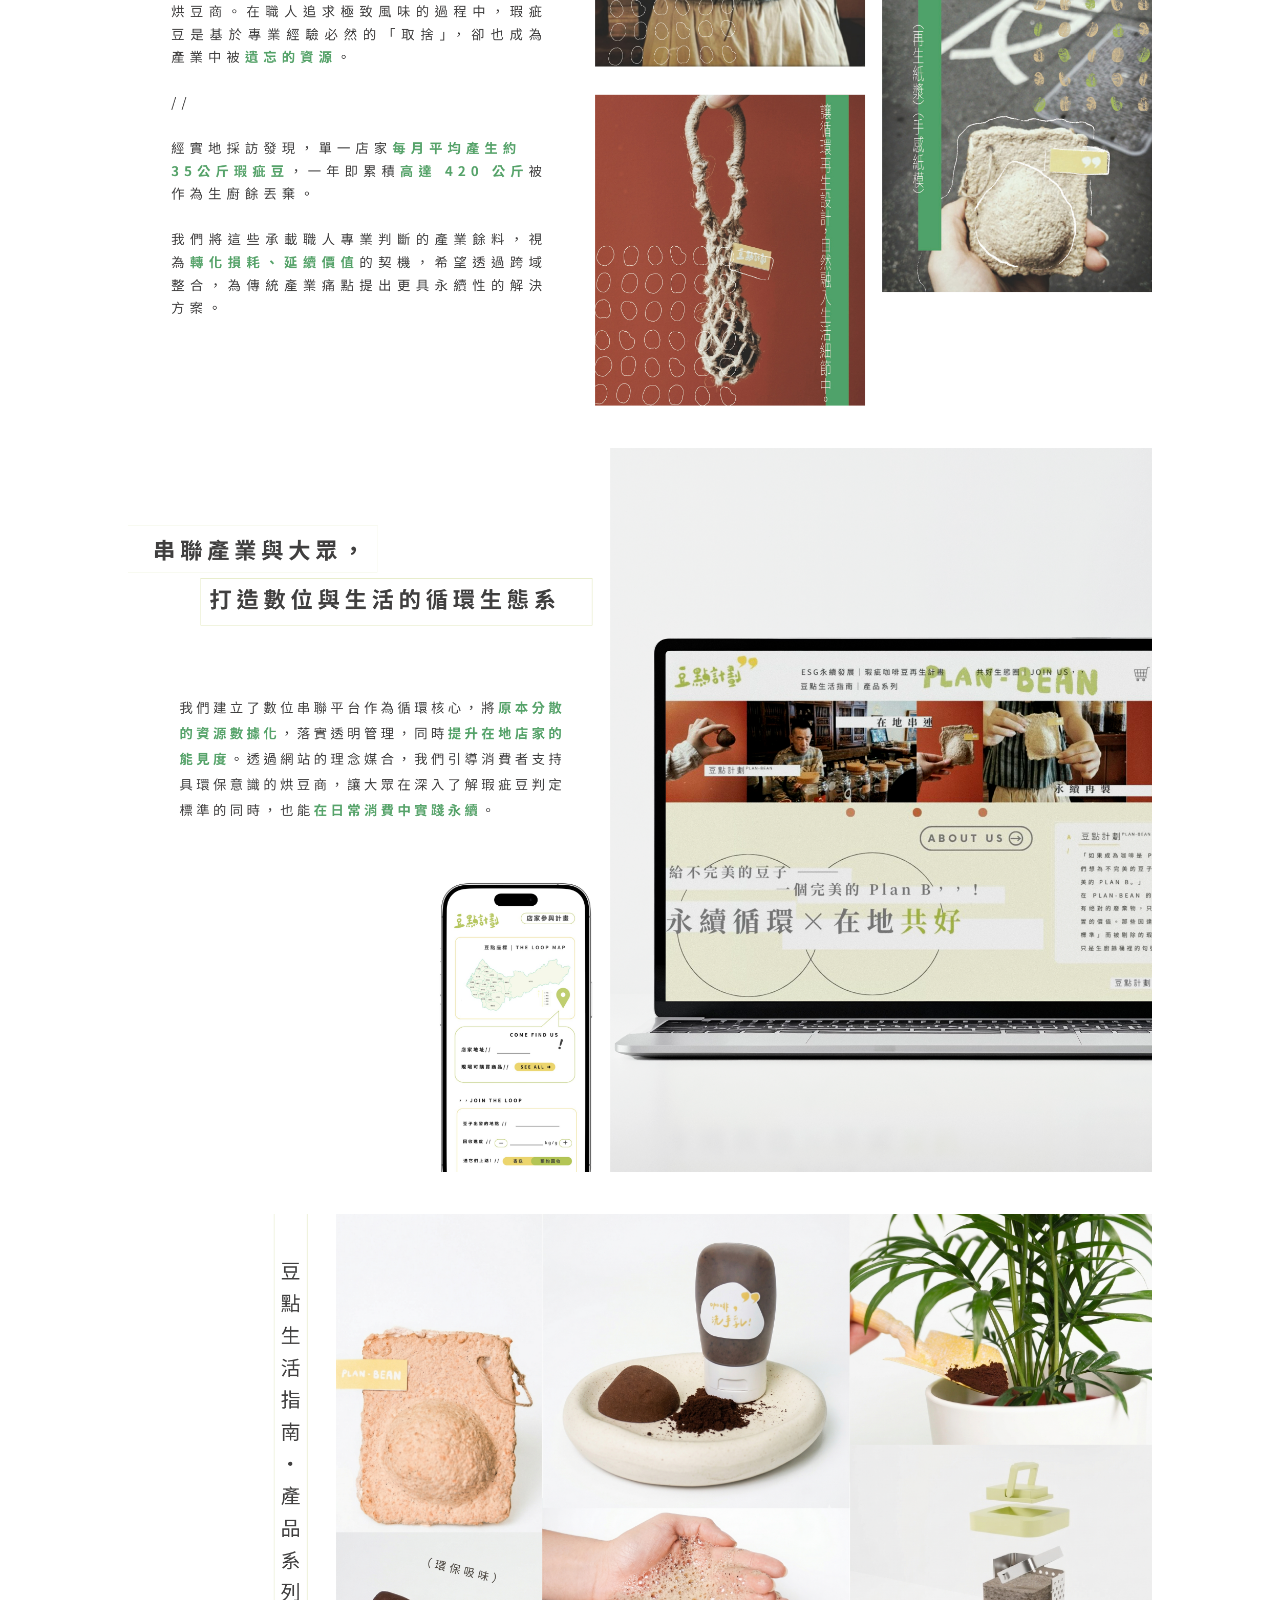
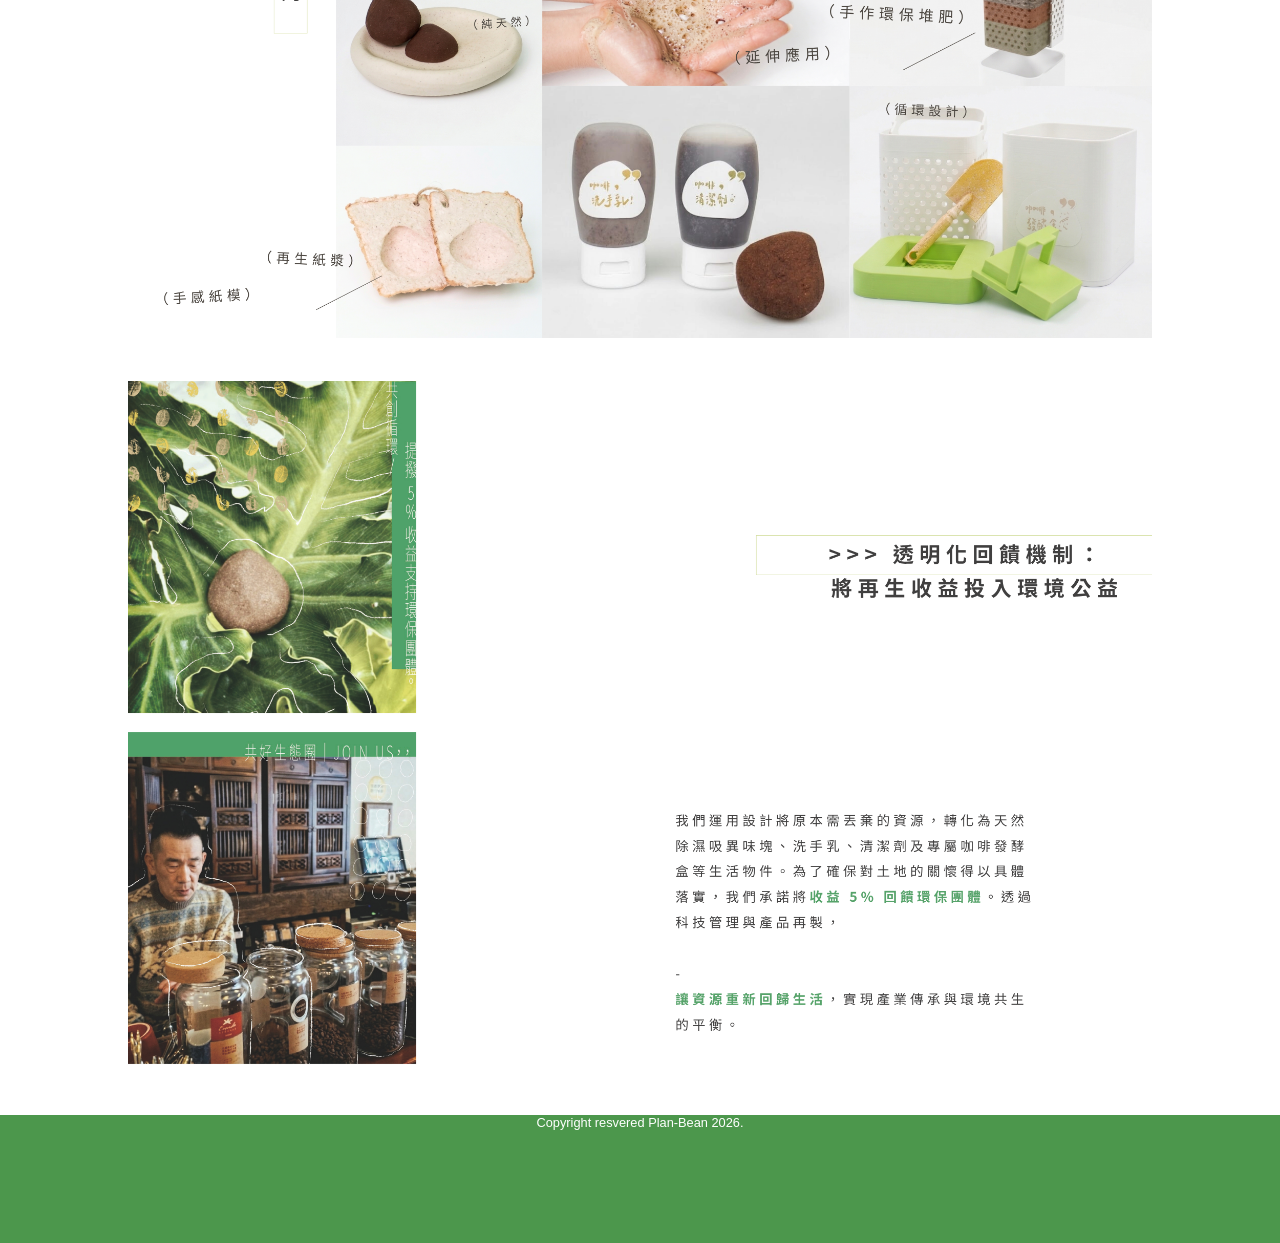
==== commit a32e389d: "Update index.html" ====
--- a/index.html
+++ b/index.html
@@ -305,20 +305,7 @@
             
         </main>
         <footer class="footer">
-            <div class="footerdiv"><img src="photo/F.png"></div>
-            <div class="footericon">
-                <div class="footericondiv">
-                    <a href=""><img src="footer icon/01-1.png" onmouseover="footera(this)" onmouseout="footeraa(this)" id="bta" style="border: none;" alt="facebook"></a>
-                    <a href=""><img src="footer icon/02-1.png" onmouseover="footerb(this)" onmouseout="footerbb(this)" id="btb" alt="instagram"></a>
-                    <a href=""><img src="footer icon/03-1.png" onmouseover="footerc(this)" onmouseout="footercc(this)" id="btc" alt="line"></a>
-                    <a href=""><img src="footer icon/04-1.png" onmouseover="footerd(this)" onmouseout="footerdd(this)" id="btd" alt="twitter"></a>
-                    <a href=""><img src="footer icon/05-1.png" onmouseover="footere(this)" onmouseout="footeree(this)" id="bte" alt="pinterest"></a>
-                    <a href=""><img src="footer icon/06-1.png" onmouseover="footerf(this)" onmouseout="footerff(this)" id="btf" alt="youtube"></a>
-                    <a href=""><img src="footer icon/07-1.png" onmouseover="footerg(this)" onmouseout="footergg(this)" id="btg" alt="linkedin"></a>
-                    <a href=""><img src="footer icon/08-1.png" onmouseover="footerh(this)" onmouseout="footerhh(this)" id="bth" alt="behance"></a>
-                </div>
-                
-            </div>
+            
             <div class="footerword">Copyright resvered Plan-Bean 2026.</div>
         </footer>
         <script>
--- a/plan bean.css
+++ b/plan bean.css
@@ -21,48 +21,53 @@
 
 
 .topspace{
-    height:10vw ;
+    height:8vw ;
 }
  
 
  .logo{
+  width: 100%;
   height: 100%;
   display: flex;
  }
  .logo img{
-  height: 90%;
+  height: 100%;
   margin: 0 0 0 1vw;
  }
 
 
 
-  header {
+  .header {
     height: 8vw;
-        width: 100%;
+    width: 100%;
   position: fixed;
   display: flex;
-  z-index: 1000;
+  background-color: white;
   justify-content: space-between;
   align-items: center;
-  background-color: transparent;
-  transition: all 0.4s ease-in-out;
-}
-
-
-/* JavaScript  .scrolled active*/
-header.scrolled {
-  background-color: white;
-  padding-top: 1vh; 
-  box-shadow: 0 2px 10px rgba(0, 0, 0, 0.1);
-}
+  transition: all 0.4s ease-in-out;
+  z-index: 1000;
+  box-shadow: 0px 5px 10px 0px rgba(0, 0, 0, 0.2);
+}
+.headerimg{
+  width: 25vw;
+  rotate: 3deg;
+  position: absolute;
+  left: 13.5vw;
+  top: 1vw;
+  overflow: hidden;
+}
+
+
 
 .hero {
-  height: 50vw; 
-  width: 100%;
+  height: 47.5vw; 
+  width: 90%;
+  margin-left: 5%;
   background:linear-gradient(
     rgba(0, 0, 0, 0.0), 
     rgba(0, 0, 0, 0.0)
-  ), url('photo/14-1.png');
+  ), url('photo/ESG永續發展 .png');
   background-size: 100% ; 
   background-repeat: no-repeat;
   display: flex;
@@ -77,41 +82,33 @@
 }
 
 .listbtn{
-  width: 6.5vw;
+  width: 8vw;
   height: 3vw;
   display: flex;
   justify-content: center;
   align-items: center;
-  border-style: solid;
-  border-width: 0.15vw;
-  border-color: white;
-  color: white;
+  color: rgb(0, 0, 0);
   font-size: 1vw;
-  margin: 1vw;
+  margin: 1vw 0.7vw 1vw 0.7vw;
   cursor: pointer;
   transition: all 0.4s ease-in-out;
+  z-index: 100;
  
 }
 .listbtn:hover{
-  background-color: #ffffff;
-  color: black;
-}
-
-.listbtn.scrolled{
+  background-color: #000000;
+  color: rgb(255, 255, 255);
+}
+
+
+
+
+.listbtng{
+  width: 11vw;
+  height: 3vw;
   color: rgb(0, 0, 0);
-  border-color: rgb(0, 0, 0);
-}
-.listbtn.scrolled:hover{
-  color: #ffffff;
-  background-color: #000000;
-}
-
-.listbtng{
-  width: 7vw;
-  height: 3vw;
-  color: white;
   font-size:1vw ;
-  margin: 1vw;
+  margin: 1vw ;
   display: flex;
   justify-content: center;
   align-items: center;
@@ -123,21 +120,18 @@
   border-width: 0.1vw;
 }
 .listbtng:hover{
-  background-color: #ffffff;
-  color: black;
-}
-
-.listbtng.scrolled{
-  color: rgb(0, 0, 0);
-  border-color: rgb(0, 0, 0);
-  border-style: solid;
-  border-width: 0.1vw;
-}
-.listbtng.scrolled:hover{
-  color: #ffffff;
   background-color: #000000;
-}
-
+  color: rgb(255, 255, 255);
+}
+
+
+.listicon{
+  width: 4vw;
+  display: flex;
+  justify-content: center;
+  align-items: center;
+ 
+}
 
 
 .wordspace{
@@ -305,6 +299,7 @@
   .second{
     width: 100%;
     height: 50vw;
+    display: none;
   }
 
   .third{
@@ -368,22 +363,16 @@
   /* 1. 設定背景圖片 (使用產生的 image_2.png) */
   background-image: url('photo/background01.png');
   
-  /* 2. 關鍵屬性：確保圖片填滿容器且不變形 */
   background-size: cover;
   
-  /* 3. 將光線來源對齊左上角，保留最美的一面 */
   background-position: left top;
   
-  /* 4. 防止圖片重複貼上 */
   background-repeat: no-repeat;
   
-  /* 5. 進階技巧：如果圖片沒跑出來，用純灰當底 */
   background-color: #f4f4f4; 
   
-  /* 6. 其他佈局樣式 */
   width: 100%;
   min-height: 800px;
-  color: #333; /* 文字要夠深，才能在淺灰背景下看清楚 */
 }
 
 .note{
@@ -453,6 +442,268 @@
 
 
 
+.cardbtn{
+display: flex;
+justify-content: center;
+font-size: 1.2vw;
+margin: 3vw;
+}
+
+
+
+.cardboss{
+  display: block;
+}
+.card{
+  display:flex ;
+  align-items: center;
+  justify-content: space-evenly;
+  height: 40vw;
+}
+
+.flip-card-container {
+  background-color: transparent;
+  width: 20vw;  /* 設定卡片寬度 */
+  height: 30vw; /* 設定卡片高度 */
+  
+  perspective: 1000px; 
+  
+  cursor: pointer; 
+}
+
+.flip-card-inner {
+  position: relative;
+  width: 100%;
+  height: 100%;
+  text-align: center;
+  
+  transition: transform 0.6s cubic-bezier(0.4, 0, 0.2, 1); 
+  
+  transform-style: preserve-3d; 
+  
+  box-shadow: 0 6px 12px 0px rgba(0,0,0,0.2);
+  border-radius: 2vw;
+}
+
+.flip-card-container.is-flipped .flip-card-inner {
+  transform: rotateY(180deg); 
+}
+
+.flip-card-front, .flip-card-back {
+  position: absolute;
+  width: 100%;
+  height: 100%;
+  
+  -webkit-backface-visibility: hidden; /* 相容 Safari */
+  backface-visibility: hidden;
+  
+  border-radius: 2vw;
+  overflow: hidden; 
+}
+
+.flip-card-front img, .flip-card-back img {
+  width: 100%;
+  height: 100%;
+  
+  object-fit: cover; 
+}
+
+.flip-card-front {
+  background-color: #f4ece4; 
+  color: #333;
+}
+
+.flip-card-back {
+  background-color: #d8c4a0; 
+  color: white;
+  
+  transform: rotateY(180deg); 
+}
+
+/*card2*/
+.flip-card-container2 {
+  background-color: transparent;
+  width: 20vw;  /* 設定卡片寬度 */
+  height: 30vw; /* 設定卡片高度 */
+  
+  /* 關鍵屬性：定義 3D 空間的距離感，數值越小，透視感越強烈 */
+  perspective: 1000px; 
+  
+  cursor: pointer; /* 讓游標變成手指，提示可點擊 */
+}
+.flip-card-container2.is-flipped .flip-card-inner {
+  transform: rotateY(180deg); /* 沿 Y 軸翻轉 */
+}
+
+/*card3*/
+.flip-card-container3 {
+  background-color: transparent;
+  width: 20vw;  
+  height: 30vw; 
+  perspective: 1000px; 
+  
+  cursor: pointer; 
+}
+.flip-card-container3.is-flipped .flip-card-inner {
+  transform: rotateY(180deg); 
+}
+
+
+
+
+
+
+/*card4*/
+.flip-card-container4 {
+  background-color: transparent;
+  width: 20vw;  
+  height: 30vw; 
+  perspective: 1000px; 
+  
+  cursor: pointer; 
+}
+.flip-card-container4.is-flipped .flip-card-inner {
+  transform: rotateY(180deg); 
+}
+
+/*card5*/
+.flip-card-container5 {
+  background-color: transparent;
+  width: 20vw;  
+  height: 30vw; 
+  perspective: 1000px; 
+  
+  cursor: pointer; 
+}
+.flip-card-container5.is-flipped .flip-card-inner {
+  transform: rotateY(180deg); 
+}
+
+/*card6*/
+.flip-card-container6 {
+  background-color: transparent;
+  width: 20vw;  
+  height: 30vw; 
+  perspective: 1000px; 
+  
+  cursor: pointer; 
+}
+.flip-card-container6.is-flipped .flip-card-inner {
+  transform: rotateY(180deg); 
+}
+
+
+
+
+
+/*card7*/
+.flip-card-container7 {
+  background-color: transparent;
+  width: 20vw;  
+  height: 30vw; 
+  perspective: 1000px; 
+  
+  cursor: pointer; 
+}
+.flip-card-container7.is-flipped .flip-card-inner {
+  transform: rotateY(180deg); 
+}
+
+/*card8*/
+.flip-card-container8 {
+  background-color: transparent;
+  width: 20vw;  
+  height: 30vw; 
+  perspective: 1000px; 
+  
+  cursor: pointer; 
+}
+.flip-card-container8.is-flipped .flip-card-inner {
+  transform: rotateY(180deg); 
+}
+
+/*card9*/
+.flip-card-container9 {
+  background-color: transparent;
+  width: 20vw;  
+  height: 30vw; 
+  perspective: 1000px; 
+  
+  cursor: pointer; 
+}
+.flip-card-container9.is-flipped .flip-card-inner {
+  transform: rotateY(180deg); 
+}
+
+
+
+
+
+
+
+
+
+
+/* 外層容器 */
+.drag-slider {
+  display: flex;
+  align-items: center;
+  height: 32vw;
+  gap: 3vw; /* 圖片之間的間距 */
+  padding: 1vw;
+  overflow-x: auto; /* 允許橫向捲動 */
+  
+  /* 游標樣式：提示使用者這可以「抓取」 */
+  cursor: grab; 
+  
+  /* 隱藏原生捲軸，讓畫面更乾淨 */
+  -ms-overflow-style: none;  /* IE 和 Edge */
+  scrollbar-width: none;  /* Firefox */
+}
+
+/* 隱藏 Chrome, Safari 的原生捲軸 */
+.drag-slider::-webkit-scrollbar {
+  display: none; 
+}
+
+/* 當滑鼠點擊按住時，把游標變成「抓緊」的狀態 */
+.drag-slider.active {
+  cursor: grabbing;
+}
+
+/* 單個圖片卡片 */
+.slide-item {
+  /* 關鍵：0 0 auto 防止卡片被 Flexbox 自動壓縮 */
+  flex: 0 0 auto; 
+  width: 20vw;  /* 卡片寬度 */
+  height: 30vw; /* 卡片高度 */
+  border-radius: 12px;
+  overflow: hidden;
+  box-shadow: 0 4px 10px rgba(0,0,0,0.1);
+}
+
+.slide-item img {
+  width: 100%;
+  height: 100%;
+  object-fit: cover;
+  
+  /* ⚠️ 重要防呆：防止瀏覽器預設的「拖曳圖片出現半透明殘影」干擾我們的 JS */
+  pointer-events: none; 
+}
+
+
+.mainphoto{
+  width: 100%;
+  height: 240vw;
+}
+
+.mainphoto img{
+  width: 80%;
+  margin-top: 3vw;
+  margin-left: 10%;
+}
+
+
 
 
 
@@ -466,8 +717,8 @@
 
 .footer{
   width: 100%;
-  height: 27vw;
-  background-color: #000000;
+  height: 10vw;
+  background-color: #4c974c;
   display: block;
 }
 .footerdiv{
@@ -477,11 +728,11 @@
 .footer img{
   width:fit-content ;
   justify-content: center;
-  height: 15vw;
+  height: 8vw;
 }
 
 .footericon{
-    height: 6vw;background-color: black;display: flex;justify-content: center;margin-bottom: 2vw;
+    height: 6vw;background-color: black;display: none;justify-content: center;margin-bottom: 2vw;
   }
   .footericondiv{
     width: 40%;display: flex;justify-content: space-evenly;height: 2vw;margin-top: 2vw;transition: all 0.5s;
